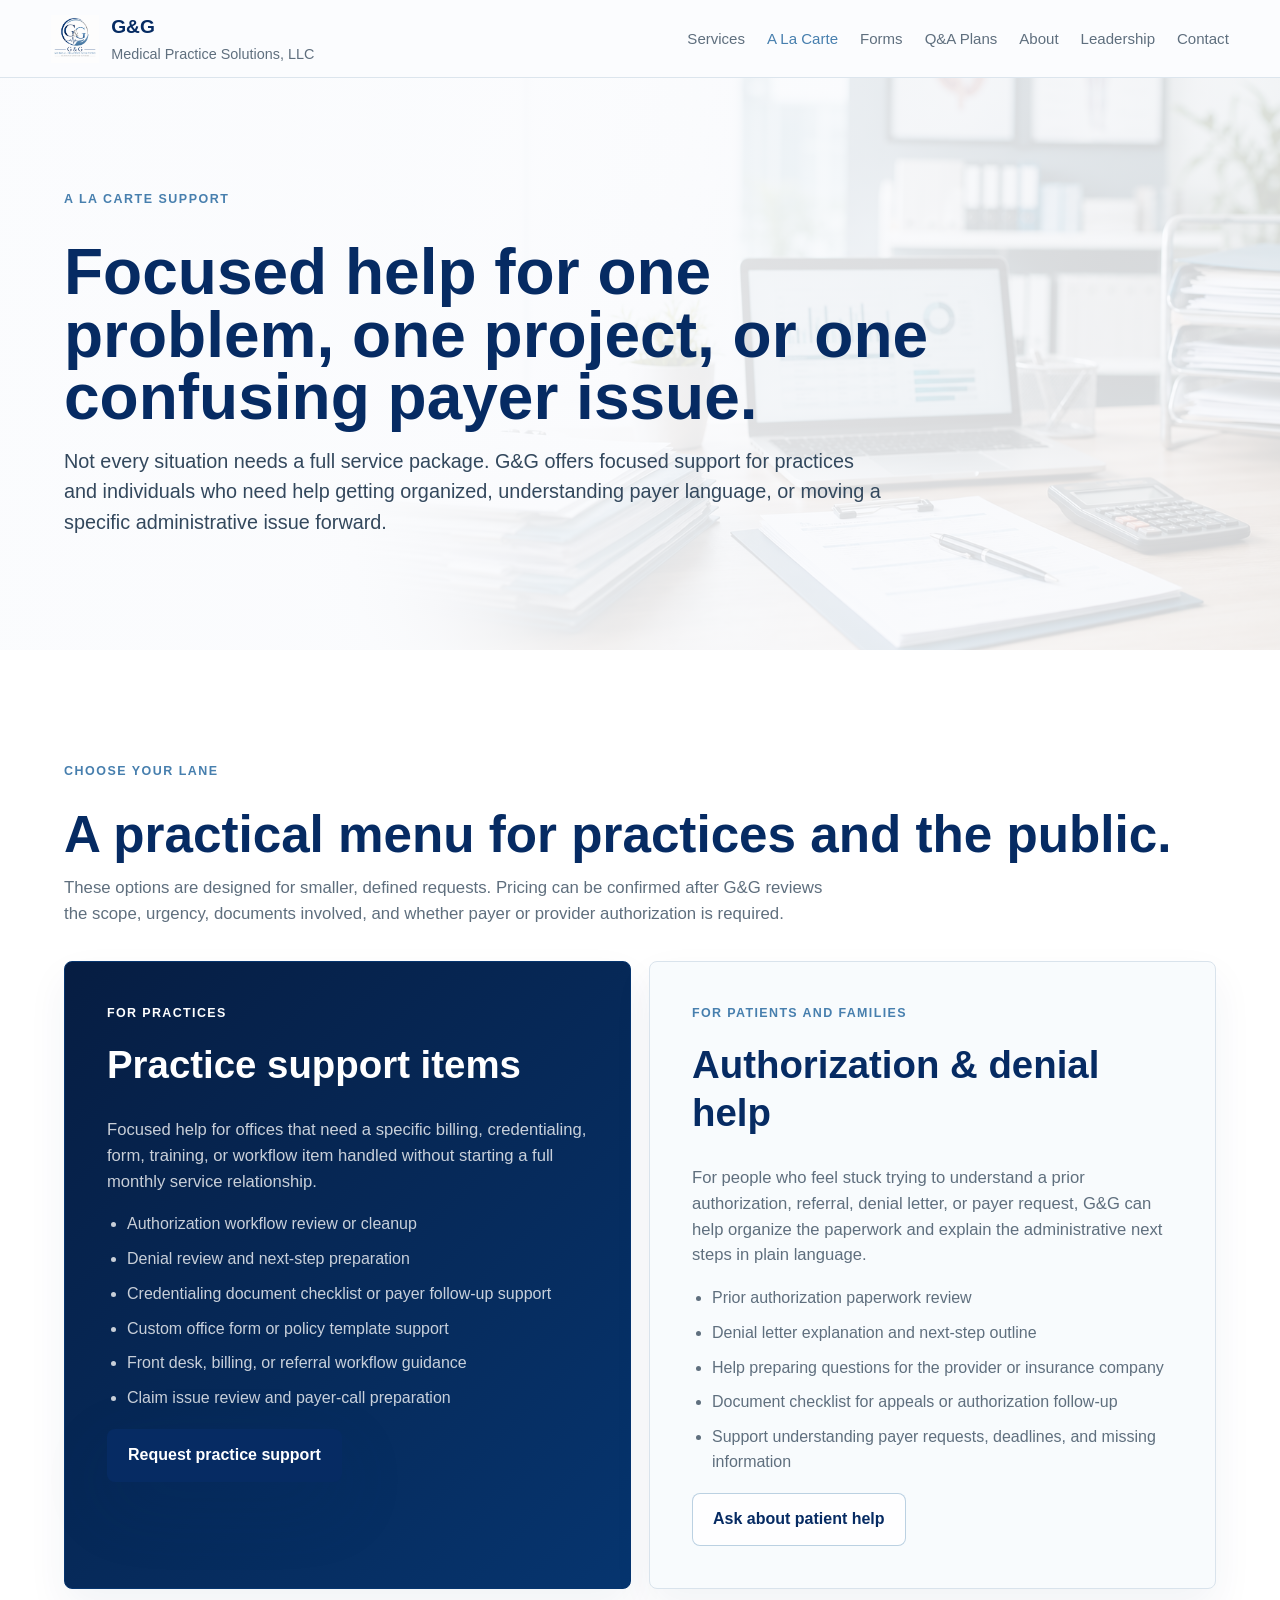
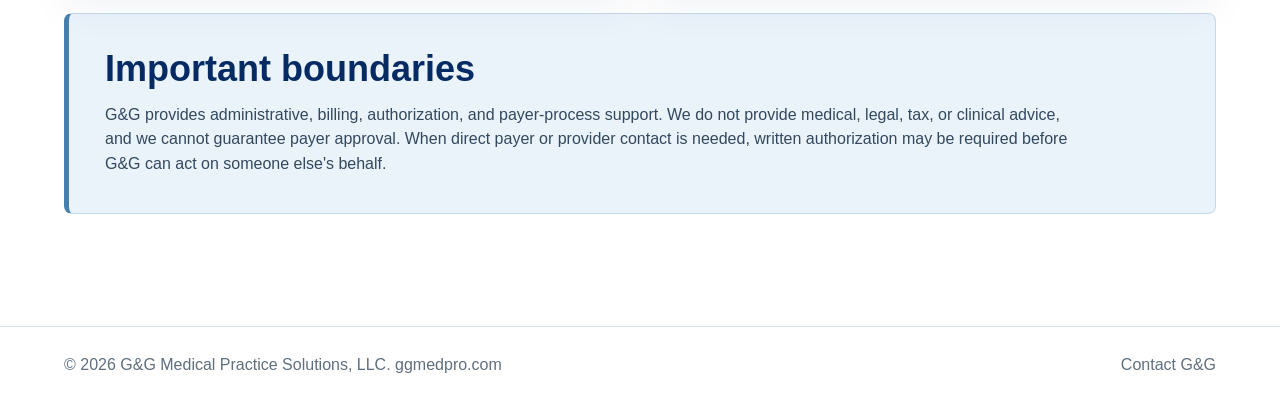
==== a-la-carte.html @ ea6e012f "Add a la carte support page" ====
<!doctype html>
<html lang="en">
  <head>
    <meta charset="utf-8">
    <meta name="viewport" content="width=device-width, initial-scale=1">
    <meta
      name="description"
      content="A la carte medical practice support and patient authorization help from G&G Medical Practice Solutions."
    >
    <title>A La Carte Help | G&G Medical Practice Solutions, LLC</title>
    <link rel="stylesheet" href="styles.css">
  </head>
  <body>
    <header class="site-header">
      <a class="brand" href="index.html" aria-label="G&G Medical Practice Solutions home">
        <img src="assets/gg-logo.png" alt="" class="brand-logo">
        <span>
          <strong>G&G</strong>
          <span>Medical Practice Solutions, LLC</span>
        </span>
      </a>
      <nav class="nav" aria-label="Primary navigation">
        <a href="services.html">Services</a>
        <a href="a-la-carte.html" aria-current="page">A La Carte</a>
        <a href="forms.html">Forms</a>
        <a href="qa-support.html">Q&A Plans</a>
        <a href="about.html">About</a>
        <a href="owners.html">Leadership</a>
        <a href="contact.html">Contact</a>
      </nav>
    </header>

    <main>
      <section class="section page-hero">
        <div class="section-inner">
          <p class="eyebrow">A la carte support</p>
          <h1>Focused help for one problem, one project, or one confusing payer issue.</h1>
          <p>
            Not every situation needs a full service package. G&G offers focused support for
            practices and individuals who need help getting organized, understanding payer language,
            or moving a specific administrative issue forward.
          </p>
        </div>
      </section>

      <section class="section ala-carte">
        <div class="section-inner">
          <div class="section-heading">
            <p class="eyebrow">Choose your lane</p>
            <h2>A practical menu for practices and the public.</h2>
            <p>
              These options are designed for smaller, defined requests. Pricing can be confirmed
              after G&G reviews the scope, urgency, documents involved, and whether payer or provider
              authorization is required.
            </p>
          </div>

          <div class="support-lanes">
            <article class="support-lane practice-lane">
              <span class="plan-kicker">For practices</span>
              <h3>Practice support items</h3>
              <p>
                Focused help for offices that need a specific billing, credentialing, form, training,
                or workflow item handled without starting a full monthly service relationship.
              </p>
              <ul class="support-list">
                <li>Authorization workflow review or cleanup</li>
                <li>Denial review and next-step preparation</li>
                <li>Credentialing document checklist or payer follow-up support</li>
                <li>Custom office form or policy template support</li>
                <li>Front desk, billing, or referral workflow guidance</li>
                <li>Claim issue review and payer-call preparation</li>
              </ul>
              <a class="button primary" href="contact.html?service=a-la-carte-practice">
                Request practice support
              </a>
            </article>

            <article class="support-lane public-lane">
              <span class="plan-kicker">For patients and families</span>
              <h3>Authorization & denial help</h3>
              <p>
                For people who feel stuck trying to understand a prior authorization, referral,
                denial letter, or payer request, G&G can help organize the paperwork and explain the
                administrative next steps in plain language.
              </p>
              <ul class="support-list">
                <li>Prior authorization paperwork review</li>
                <li>Denial letter explanation and next-step outline</li>
                <li>Help preparing questions for the provider or insurance company</li>
                <li>Document checklist for appeals or authorization follow-up</li>
                <li>Support understanding payer requests, deadlines, and missing information</li>
              </ul>
              <a class="button secondary" href="contact.html?service=public-auth-help">
                Ask about patient help
              </a>
            </article>
          </div>

          <div class="disclaimer-panel">
            <h2>Important boundaries</h2>
            <p>
              G&G provides administrative, billing, authorization, and payer-process support. We do
              not provide medical, legal, tax, or clinical advice, and we cannot guarantee payer
              approval. When direct payer or provider contact is needed, written authorization may be
              required before G&G can act on someone else's behalf.
            </p>
          </div>
        </div>
      </section>
    </main>

    <footer class="site-footer">
      <p>&copy; 2026 G&G Medical Practice Solutions, LLC. ggmedpro.com</p>
      <a href="contact.html">Contact G&G</a>
    </footer>
  </body>
</html>
---- styles.css ----
:root {
  --ink: #132236;
  --muted: #5f6f7e;
  --navy: #062b63;
  --blue: #477fae;
  --blue-soft: #eaf3fa;
  --silver: #858c93;
  --paper: #fbfcfe;
  --white: #ffffff;
  --line: #d9e3ec;
  --shadow: 0 24px 70px rgba(6, 43, 99, 0.14);
}

* {
  box-sizing: border-box;
}

html {
  scroll-behavior: smooth;
}

body {
  margin: 0;
  color: var(--ink);
  background: var(--paper);
  font-family: Arial, Helvetica, sans-serif;
  line-height: 1.55;
}

a {
  color: inherit;
  text-decoration: none;
}

.site-header {
  position: sticky;
  top: 0;
  z-index: 20;
  display: flex;
  align-items: center;
  justify-content: space-between;
  gap: 24px;
  min-height: 72px;
  padding: 12px clamp(18px, 4vw, 56px);
  background: rgba(251, 252, 254, 0.94);
  border-bottom: 1px solid rgba(217, 227, 236, 0.9);
  backdrop-filter: blur(14px);
}

.brand {
  display: inline-flex;
  align-items: center;
  gap: 12px;
  min-width: 0;
}

.brand-logo {
  width: 48px;
  height: 48px;
  object-fit: contain;
  flex: 0 0 48px;
}

.brand span {
  display: grid;
  gap: 1px;
}

.brand strong {
  color: var(--navy);
  font-size: 1.2rem;
}

.brand span span {
  color: var(--muted);
  font-size: 0.9rem;
}

.nav {
  display: flex;
  align-items: center;
  flex-wrap: wrap;
  justify-content: flex-end;
  gap: 10px clamp(12px, 1.8vw, 22px);
  color: var(--muted);
  font-size: 0.94rem;
}

.nav a:hover,
.nav a[aria-current="page"],
.site-footer a:hover {
  color: var(--blue);
}

.hero {
  position: relative;
  min-height: clamp(560px, 88vh, 780px);
  display: grid;
  align-items: center;
  overflow: hidden;
  isolation: isolate;
}

.home-hero,
.service-hero {
  min-height: calc(100vh - 72px);
}

.hero-image {
  position: absolute;
  inset: 0;
  z-index: -2;
  width: 100%;
  height: 100%;
  object-fit: cover;
}

.hero-overlay {
  position: absolute;
  inset: 0;
  z-index: -1;
  background:
    linear-gradient(90deg, rgba(251, 252, 254, 0.97) 0%, rgba(251, 252, 254, 0.89) 38%, rgba(251, 252, 254, 0.28) 72%),
    linear-gradient(180deg, rgba(19, 34, 54, 0.04), rgba(19, 34, 54, 0.18));
}

.hero-content {
  width: min(720px, calc(100% - 40px));
  max-width: none;
  margin-left: clamp(20px, 7vw, 88px);
  padding: 72px 0 96px;
}

.eyebrow {
  margin: 0 0 14px;
  color: var(--blue);
  font-size: 0.78rem;
  font-weight: 800;
  letter-spacing: 0.12em;
  text-transform: uppercase;
}

h1,
h2,
h3 {
  overflow-wrap: normal;
  word-break: normal;
}

p,
li,
label,
input,
textarea {
  overflow-wrap: break-word;
}

h1 {
  margin: 0;
  color: var(--navy);
  font-size: clamp(2.9rem, 6.8vw, 5.7rem);
  line-height: 0.97;
  letter-spacing: 0;
}

h2 {
  margin: 0;
  color: var(--navy);
  font-size: clamp(2rem, 4vw, 3.45rem);
  line-height: 1.08;
  letter-spacing: 0;
}

h3 {
  margin: 0 0 10px;
  font-size: 1.08rem;
  line-height: 1.25;
}

.hero-copy {
  max-width: 650px;
  margin: 28px 0 0;
  color: #33485d;
  font-size: clamp(1.08rem, 2vw, 1.3rem);
}

.transition-line {
  max-width: 620px;
  margin: 22px 0 0;
  padding-left: 18px;
  color: var(--navy);
  border-left: 4px solid var(--blue);
  font-weight: 800;
}

.hero-actions {
  display: flex;
  flex-wrap: wrap;
  gap: 14px;
  margin-top: 34px;
}

.button {
  display: inline-flex;
  align-items: center;
  justify-content: center;
  min-height: 48px;
  padding: 13px 20px;
  border: 1px solid transparent;
  border-radius: 8px;
  font-weight: 800;
  cursor: pointer;
}

.button.primary {
  color: #fff;
  background: var(--navy);
  box-shadow: var(--shadow);
}

.button.primary:hover {
  background: #0b3d86;
}

.button:disabled {
  cursor: wait;
  opacity: 0.65;
}

.button.secondary {
  color: var(--navy);
  background: rgba(255, 255, 255, 0.78);
  border-color: rgba(71, 127, 174, 0.36);
}

.button.secondary:hover {
  border-color: var(--blue);
}

.hero-panel {
  display: grid;
  gap: 22px;
  justify-items: center;
  padding: clamp(24px, 4vw, 42px);
  background: rgba(255, 255, 255, 0.82);
  border: 1px solid rgba(217, 227, 236, 0.92);
  border-radius: 8px;
  box-shadow: var(--shadow);
}

.hero-panel img {
  width: min(100%, 430px);
  height: auto;
  object-fit: contain;
}

.hero-stats {
  width: 100%;
  display: grid;
  grid-template-columns: repeat(2, minmax(0, 1fr));
  gap: 14px;
}

.hero-stats div {
  min-height: 118px;
  display: grid;
  align-content: center;
  gap: 6px;
  padding: 20px;
  background: var(--blue-soft);
  border: 1px solid rgba(71, 127, 174, 0.18);
  border-radius: 8px;
}

.hero-stats strong {
  color: var(--navy);
  font-size: clamp(1.8rem, 3vw, 2.4rem);
  line-height: 1;
}

.hero-stats span {
  color: var(--muted);
  font-size: 0.95rem;
}

.section {
  padding: clamp(64px, 9vw, 112px) clamp(20px, 5vw, 72px);
}

.section-inner {
  width: min(1160px, 100%);
  margin: 0 auto;
}

.page-hero {
  color: var(--ink);
  background:
    linear-gradient(90deg, rgba(251, 252, 254, 0.96), rgba(251, 252, 254, 0.84)),
    url("assets/hero-medical-billing.png") center/cover;
}

.page-hero .section-inner {
  display: grid;
  gap: 18px;
}

.page-hero h1 {
  max-width: 920px;
  font-size: clamp(2.4rem, 5vw, 4.8rem);
}

.page-hero p:not(.eyebrow) {
  max-width: 820px;
  margin: 0;
  color: #33485d;
  font-size: clamp(1.05rem, 2vw, 1.24rem);
}

.home-links {
  background: #f1f6fa;
}

.overview-grid {
  display: grid;
  grid-template-columns: repeat(auto-fit, minmax(210px, 1fr));
  gap: 16px;
}

.link-card {
  display: grid;
  align-content: start;
  min-height: 220px;
  padding: 28px;
  background: var(--white);
  border: 1px solid rgba(217, 227, 236, 0.95);
  border-radius: 8px;
  box-shadow: 0 16px 34px rgba(6, 43, 99, 0.07);
}

.link-card.featured {
  color: #fff;
  background: var(--navy);
}

.link-card p {
  margin: 0;
  color: var(--muted);
}

.link-card.featured p {
  color: rgba(255, 255, 255, 0.78);
}

.link-card:hover {
  border-color: var(--blue);
  transform: translateY(-2px);
}

.page-actions {
  display: flex;
  flex-wrap: wrap;
  gap: 14px;
  margin-top: 28px;
}

.intro,
.experience,
.collaboration {
  background: var(--white);
}

.intro-grid,
.experience-grid,
.collaboration-grid,
.contact-grid {
  display: grid;
  grid-template-columns: minmax(0, 0.9fr) minmax(0, 1.1fr);
  gap: clamp(32px, 7vw, 88px);
  align-items: start;
}

.intro p,
.contact p,
.experience-copy p,
.collaboration-copy p {
  color: var(--muted);
  font-size: 1.05rem;
}

.collaboration {
  border-top: 1px solid var(--line);
}

.collaboration-copy {
  display: grid;
  gap: 18px;
}

.tagline-callout {
  margin: 0;
  padding: clamp(20px, 3vw, 28px);
  color: var(--navy) !important;
  background: var(--blue-soft);
  border: 1px solid rgba(71, 127, 174, 0.22);
  border-left: 5px solid var(--blue);
  border-radius: 8px;
  font-weight: 800;
}

.solutions {
  background: #f1f6fa;
}

.qa-support {
  background: var(--white);
}

.ala-carte {
  background: var(--white);
}

.support-lanes {
  display: grid;
  grid-template-columns: repeat(2, minmax(0, 1fr));
  gap: 18px;
}

.support-lane {
  display: grid;
  align-content: start;
  gap: 18px;
  min-height: 620px;
  padding: clamp(28px, 4vw, 42px);
  background: #f8fbfd;
  border: 1px solid var(--line);
  border-radius: 8px;
  box-shadow: 0 18px 42px rgba(6, 43, 99, 0.06);
}

.support-lane h3 {
  color: var(--navy);
  font-size: clamp(1.75rem, 3vw, 2.45rem);
}

.support-lane p {
  margin: 0;
  color: var(--muted);
  font-size: 1.04rem;
}

.practice-lane {
  color: #fff;
  background: linear-gradient(135deg, #061d42, #06356f);
  border-color: #06356f;
}

.practice-lane h3,
.practice-lane .plan-kicker {
  color: #fff;
}

.practice-lane p,
.practice-lane .support-list {
  color: rgba(255, 255, 255, 0.78);
}

.support-list {
  display: grid;
  gap: 10px;
  margin: 0;
  padding-left: 20px;
  color: var(--muted);
}

.support-lane .button {
  align-self: end;
  justify-self: start;
  margin-top: auto;
}

.disclaimer-panel {
  margin-top: 24px;
  padding: clamp(24px, 4vw, 36px);
  background: var(--blue-soft);
  border: 1px solid rgba(71, 127, 174, 0.22);
  border-left: 5px solid var(--blue);
  border-radius: 8px;
}

.disclaimer-panel h2 {
  font-size: clamp(1.55rem, 3vw, 2.25rem);
}

.disclaimer-panel p {
  max-width: 980px;
  margin: 14px 0 0;
  color: #33485d;
}

.section-heading {
  display: grid;
  gap: 12px;
  margin-bottom: 34px;
}

.section-heading > p:not(.eyebrow) {
  max-width: 780px;
  margin: 0;
  color: var(--muted);
  font-size: 1.05rem;
}

.solution-grid {
  display: grid;
  grid-template-columns: repeat(3, minmax(0, 1fr));
  gap: 16px;
}

.solution-card {
  display: grid;
  align-content: start;
  gap: 12px;
  min-height: 230px;
  padding: 28px;
  background: var(--white);
  border: 1px solid rgba(217, 227, 236, 0.95);
  border-radius: 8px;
  box-shadow: 0 16px 34px rgba(6, 43, 99, 0.07);
}

.solution-card.featured {
  color: #fff;
  background: var(--navy);
}

.solution-card.featured p {
  color: rgba(255, 255, 255, 0.78);
}

.solution-card p {
  margin: 0;
  color: var(--muted);
}

.card-link {
  align-self: end;
  justify-self: start;
  margin-top: 18px;
  color: var(--navy);
  font-weight: 800;
}

.card-link::after {
  content: " ->";
}

.solution-card.featured .card-link {
  color: #fff;
}

.card-link:hover {
  color: var(--blue);
}

.solution-card.featured .card-link:hover {
  color: rgba(255, 255, 255, 0.8);
}

.forms-library {
  background: var(--white);
}

.forms-disclosure {
  padding: 28px;
  background: #f8fbfd;
  border: 1px solid var(--line);
  border-radius: 8px;
}

.forms-disclosure summary {
  color: var(--navy);
  cursor: pointer;
  font-size: 1.1rem;
  font-weight: 800;
}

.forms-disclosure summary::marker {
  color: var(--blue);
}

.forms-panel {
  display: grid;
  grid-template-columns: repeat(3, minmax(0, 1fr));
  gap: 16px;
  margin-top: 24px;
}

.forms-group {
  padding: 22px;
  background: var(--white);
  border: 1px solid rgba(217, 227, 236, 0.95);
  border-radius: 8px;
}

.forms-group h3 {
  margin-bottom: 12px;
}

.forms-group ul {
  display: grid;
  gap: 9px;
  margin: 0;
  padding-left: 18px;
  color: var(--muted);
}

.forms-note {
  max-width: 880px;
  margin: 22px 0;
  color: var(--muted);
  font-size: 0.98rem;
}

.qa-plan-grid {
  display: grid;
  grid-template-columns: repeat(3, minmax(0, 1fr));
  gap: 16px;
}

.qa-toggle {
  justify-self: start;
  margin-top: 4px;
}

.qa-plan-panel[hidden] {
  display: none;
}

.qa-plan {
  display: grid;
  align-content: start;
  gap: 16px;
  min-height: 330px;
  padding: 28px;
  background: #f8fbfd;
  border: 1px solid var(--line);
  border-radius: 8px;
}

.qa-plan.featured {
  background: var(--navy);
  border-color: var(--navy);
  box-shadow: var(--shadow);
}

.qa-plan.featured,
.qa-plan.featured h3,
.qa-plan.featured .plan-kicker {
  color: #fff;
}

.qa-plan p {
  margin: 0;
  color: var(--muted);
}

.qa-plan.featured p {
  color: rgba(255, 255, 255, 0.78);
}

.plan-kicker {
  color: var(--blue);
  font-size: 0.78rem;
  font-weight: 800;
  letter-spacing: 0.11em;
  text-transform: uppercase;
}

.plan-price {
  color: var(--navy) !important;
  font-size: clamp(2.15rem, 4vw, 3rem);
  font-weight: 800;
  line-height: 1;
}

.qa-plan.featured .plan-price {
  color: #fff !important;
}

.plan-price span {
  font-size: 1rem;
  font-weight: 700;
}

.qa-plan .button {
  align-self: end;
  margin-top: 6px;
}

.qa-note {
  max-width: 880px;
  margin: 22px 0 0;
  color: var(--muted);
  font-size: 0.98rem;
}

.owners {
  background: #f1f6fa;
}

.owners-premium {
  background: #f1f6fa;
}

.center-heading {
  max-width: 860px;
  margin-left: auto;
  margin-right: auto;
  text-align: center;
}

.center-heading p:not(.eyebrow) {
  margin-left: auto;
  margin-right: auto;
}

.founder-preview-grid {
  display: grid;
  grid-template-columns: repeat(2, minmax(0, 1fr));
  gap: 24px;
}

.founder-preview-card {
  display: grid;
  align-content: start;
  justify-items: start;
  gap: 16px;
  min-height: 430px;
  padding: clamp(28px, 4vw, 42px);
  background: var(--white);
  border: 1px solid rgba(217, 227, 236, 0.95);
  border-radius: 14px;
  box-shadow: 0 22px 48px rgba(6, 43, 99, 0.09);
}

.founder-preview-card h3 {
  margin: 0;
  color: var(--navy);
  font-size: clamp(1.8rem, 3vw, 2.45rem);
}

.founder-preview-card p:not(.owner-role) {
  margin: 0;
  color: var(--muted);
  font-size: 1.05rem;
}

.large-initials {
  width: 104px;
  height: 104px;
  font-size: 1.7rem;
}

.founder-preview-card .button {
  margin-top: auto;
}

.founder-bios {
  background: var(--white);
}

.founder-bio-stack {
  display: grid;
  gap: 28px;
}

.founder-bio-card {
  display: grid;
  gap: 16px;
  padding: clamp(28px, 5vw, 48px);
  background: #f8fbfd;
  border: 1px solid var(--line);
  border-radius: 14px;
  box-shadow: 0 18px 42px rgba(6, 43, 99, 0.06);
  scroll-margin-top: 100px;
}

.bio-header {
  display: flex;
  align-items: center;
  gap: 20px;
  margin-bottom: 8px;
}

.founder-bio-card h2 {
  font-size: clamp(2rem, 3.5vw, 3rem);
}

.founder-bio-card p:not(.owner-role) {
  max-width: 940px;
  margin: 0;
  color: var(--muted);
  font-size: 1.04rem;
}

.gg-promise-section {
  background: #f1f6fa;
}

.highlight-panel {
  padding: clamp(32px, 6vw, 58px);
  color: #fff;
  background: linear-gradient(120deg, #061d42, #06356f);
  border-radius: 16px;
  box-shadow: var(--shadow);
}

.highlight-panel .eyebrow,
.highlight-panel h2 {
  color: #fff;
}

.highlight-panel p {
  max-width: 850px;
  color: rgba(255, 255, 255, 0.8);
  font-size: 1.08rem;
}

.owner-grid {
  display: grid;
  grid-template-columns: minmax(0, 1fr);
  gap: 16px;
}

.owner-card {
  display: grid;
  grid-template-columns: 82px minmax(0, 1fr);
  gap: 24px;
  padding: 32px;
  background: var(--white);
  border: 1px solid rgba(217, 227, 236, 0.95);
  border-radius: 8px;
  box-shadow: 0 16px 34px rgba(6, 43, 99, 0.07);
}

.owner-card-muted {
  background:
    linear-gradient(180deg, rgba(241, 246, 250, 0.68), rgba(255, 255, 255, 0.96)),
    var(--white);
}

.owner-initials {
  display: grid;
  width: 82px;
  height: 82px;
  place-items: center;
  color: #fff;
  background: var(--navy);
  border-radius: 50%;
  font-size: 1.35rem;
  font-weight: 800;
}

.owner-role {
  margin: 0 0 8px;
  color: var(--blue);
  font-size: 0.78rem;
  font-weight: 800;
  letter-spacing: 0.11em;
  text-transform: uppercase;
}

.owner-card h3 {
  margin-bottom: 14px;
}

.owner-card p:not(.owner-role) {
  margin: 0 0 14px;
  color: var(--muted);
}

.owner-card p:last-child {
  margin-bottom: 0;
}

.owner-specialties {
  display: flex;
  flex-wrap: wrap;
  gap: 8px;
  margin: 18px 0;
}

.owner-specialties span {
  display: inline-flex;
  align-items: center;
  min-height: 34px;
  padding: 7px 11px;
  color: var(--navy);
  background: var(--blue-soft);
  border: 1px solid rgba(71, 127, 174, 0.2);
  border-radius: 8px;
  font-size: 0.86rem;
  font-weight: 800;
}

.experience-copy {
  display: grid;
  gap: 24px;
}

.proof-grid {
  display: grid;
  grid-template-columns: repeat(2, minmax(0, 1fr));
  gap: 10px;
}

.proof-grid span {
  display: block;
  padding: 13px 14px;
  color: var(--navy);
  background: var(--blue-soft);
  border: 1px solid rgba(71, 127, 174, 0.18);
  border-radius: 8px;
  font-weight: 800;
}

.process {
  color: #fff;
  background: linear-gradient(120deg, #061d42, #06356f);
}

.process h2,
.process .eyebrow {
  color: #fff;
}

.process .eyebrow {
  opacity: 0.78;
}

.process-steps {
  display: grid;
  grid-template-columns: repeat(4, minmax(0, 1fr));
  gap: 14px;
}

.process-steps article {
  min-height: 210px;
  padding: 26px;
  background: rgba(255, 255, 255, 0.08);
  border: 1px solid rgba(255, 255, 255, 0.18);
  border-radius: 8px;
}

.process-steps p {
  margin: 0;
  color: rgba(255, 255, 255, 0.74);
}

.contact {
  background: #f8fbfd;
}

.contact-panel {
  display: grid;
  gap: 16px;
  padding: clamp(22px, 4vw, 34px);
  background: var(--white);
  border: 1px solid var(--line);
  border-radius: 8px;
  box-shadow: var(--shadow);
}

.contact-method {
  display: grid;
  gap: 5px;
  padding-bottom: 14px;
  border-bottom: 1px solid var(--line);
}

.contact-method span {
  color: var(--muted);
  font-size: 0.78rem;
  font-weight: 800;
  letter-spacing: 0.09em;
  text-transform: uppercase;
}

.contact-method a {
  color: var(--navy);
  font-size: clamp(1.2rem, 2.5vw, 1.65rem);
  font-weight: 800;
}

.contact-method a:hover {
  color: var(--blue);
}

label {
  display: grid;
  gap: 7px;
  color: var(--muted);
  font-size: 0.78rem;
  font-weight: 800;
  letter-spacing: 0.09em;
  text-transform: uppercase;
}

input,
select,
textarea {
  width: 100%;
  min-height: 46px;
  padding: 11px 12px;
  color: var(--ink);
  background: #fff;
  border: 1px solid var(--line);
  border-radius: 8px;
  font: inherit;
  text-transform: none;
  letter-spacing: 0;
}

textarea {
  min-height: 112px;
  resize: vertical;
}

.form-status {
  margin: 0;
  color: var(--muted);
  font-size: 0.95rem;
  line-height: 1.5;
}

.form-status a {
  color: var(--blue);
  font-weight: 800;
}

.site-footer {
  display: flex;
  align-items: center;
  justify-content: space-between;
  gap: 20px;
  padding: 26px clamp(20px, 5vw, 72px);
  color: var(--muted);
  background: #fff;
  border-top: 1px solid var(--line);
}

.site-footer p {
  margin: 0;
}

@media (max-width: 980px) {
  .site-header {
    align-items: flex-start;
    flex-direction: column;
    gap: 12px;
  }

  .nav {
    width: 100%;
    justify-content: space-between;
  }

  .intro-grid,
  .experience-grid,
  .collaboration-grid,
  .contact-grid,
  .overview-grid,
  .support-lanes,
  .solution-grid,
  .forms-panel,
  .qa-plan-grid,
  .process-steps {
    grid-template-columns: 1fr;
  }

  .hero {
    min-height: 640px;
  }

  .hero-overlay {
    background:
      linear-gradient(180deg, rgba(251, 252, 254, 0.97) 0%, rgba(251, 252, 254, 0.89) 56%, rgba(251, 252, 254, 0.46) 100%);
  }

  .hero-content {
    width: min(100% - 40px, 680px);
    margin: 0 auto;
  }

  .solution-card,
  .qa-plan,
  .process-steps article {
    min-height: auto;
  }

  .founder-preview-grid {
    grid-template-columns: 1fr;
  }

  .founder-preview-card {
    min-height: auto;
  }

  .bio-header {
    align-items: flex-start;
    flex-direction: column;
  }

  .owner-card {
    grid-template-columns: 1fr;
  }
}

@media (max-width: 620px) {
  .site-header {
    padding: 12px 18px;
  }

  .brand {
    width: 100%;
  }

  .brand span span {
    font-size: 0.82rem;
  }

  .nav {
    flex-wrap: wrap;
    justify-content: flex-start;
    gap: 10px 18px;
    font-size: 0.92rem;
  }

  .section {
    padding: 54px 18px;
  }

  .page-hero h1,
  .hero h1 {
    max-width: 100%;
    font-size: clamp(2.2rem, 12vw, 3.3rem);
    line-height: 1.04;
    hyphens: none;
  }

  .page-hero p:not(.eyebrow),
  .hero-copy,
  .transition-line {
    max-width: 100%;
    font-size: 1rem;
  }

  .hero-actions,
  .button {
    width: 100%;
  }

  .hero-stats,
  .proof-grid {
    grid-template-columns: 1fr;
  }

  .owner-card {
    padding: 24px;
  }

  .founder-preview-card,
  .founder-bio-card,
  .highlight-panel {
    border-radius: 8px;
  }

  .owner-role {
    letter-spacing: 0.08em;
  }

  .site-footer {
    align-items: flex-start;
    flex-direction: column;
  }
}
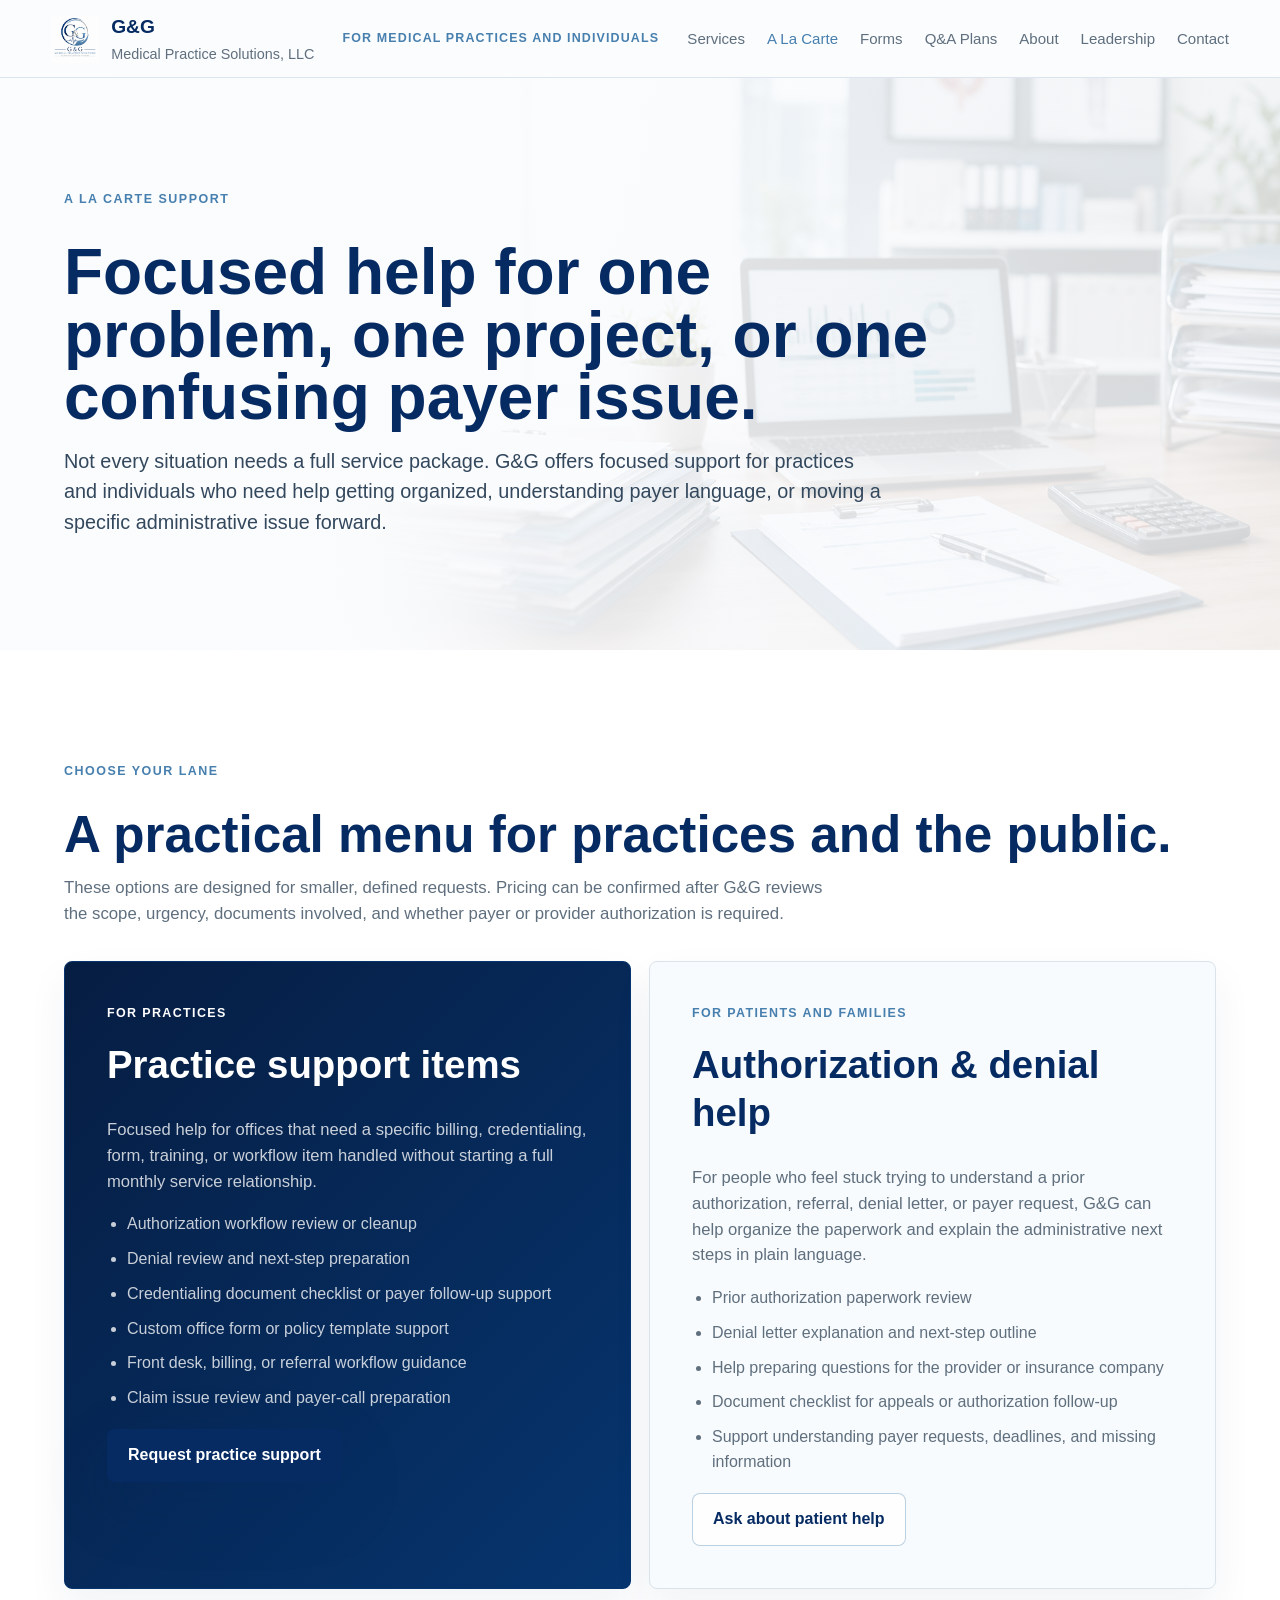
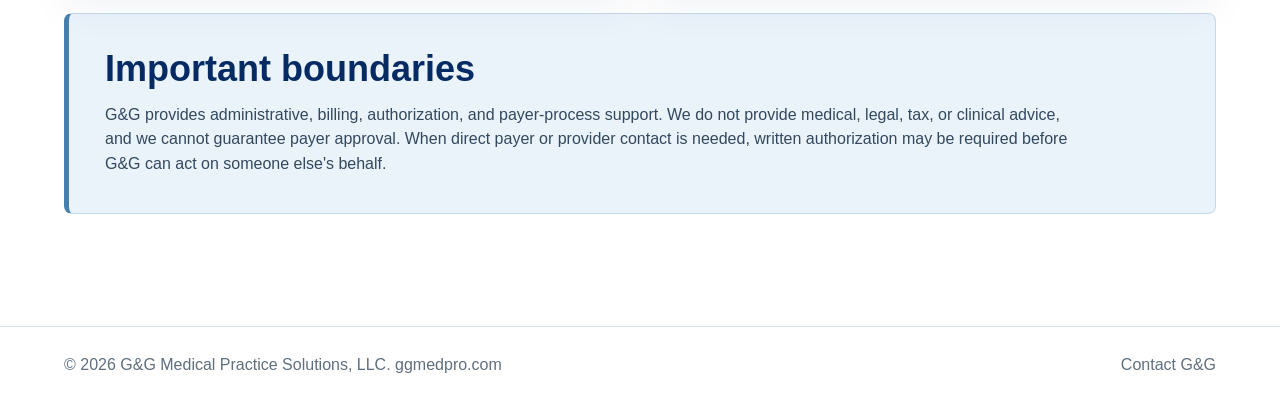
==== commit b5c1b396: "Add audience tagline to header" ====
--- a/a-la-carte.html
+++ b/a-la-carte.html
@@ -19,6 +19,7 @@
           <span>Medical Practice Solutions, LLC</span>
         </span>
       </a>
+      <p class="header-audience">For medical practices and individuals</p>
       <nav class="nav" aria-label="Primary navigation">
         <a href="services.html">Services</a>
         <a href="a-la-carte.html" aria-current="page">A La Carte</a>
--- a/styles.css
+++ b/styles.css
@@ -76,6 +76,18 @@
   font-size: 0.9rem;
 }
 
+.header-audience {
+  flex: 1 1 auto;
+  margin: 0;
+  color: var(--blue);
+  font-size: 0.78rem;
+  font-weight: 800;
+  letter-spacing: 0.09em;
+  text-align: center;
+  text-transform: uppercase;
+  white-space: nowrap;
+}
+
 .nav {
   display: flex;
   align-items: center;
@@ -1058,6 +1070,11 @@
     align-items: flex-start;
     flex-direction: column;
     gap: 12px;
+  }
+
+  .header-audience {
+    text-align: left;
+    white-space: normal;
   }
 
   .nav {
